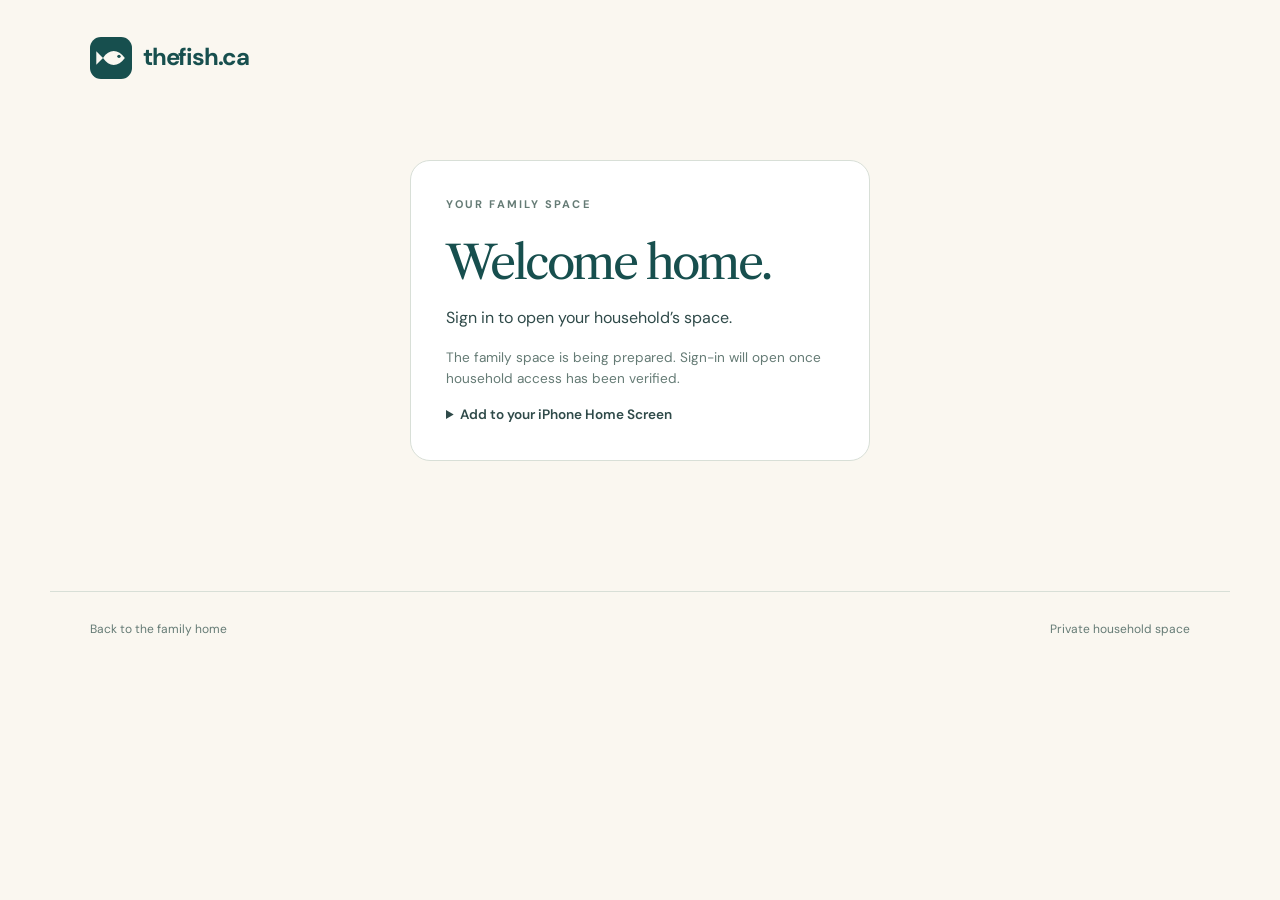
==== family.html @ 08233b22 "Publish public-safe Fisher family staging build" ====
<!doctype html><html lang="en-CA"><head><meta charset="utf-8"><meta name="viewport" content="width=device-width,initial-scale=1,viewport-fit=cover"><meta name="theme-color" content="#174f4e"><meta name="apple-mobile-web-app-capable" content="yes"><meta name="apple-mobile-web-app-title" content="The Fishers"><meta name="robots" content="noindex"><title>Family space · The Fishers</title><link rel="stylesheet" href="styles.css"><link rel="manifest" href="manifest.json"><link rel="apple-touch-icon" href="assets/icon-180.png"><link rel="icon" href="assets/fish.svg"></head><body class="app-body"><a class="skip" href="#main">Skip to content</a><header class="site-header wrap"><a class="brand" href="index.html"><img src="assets/fish.svg" width="42" height="42" alt=""><span>thefish.ca</span></a><span id="identity"></span></header><main id="main" class="app-wrap"><div id="notice" role="status" aria-live="polite"></div><section id="login" class="login-card"><p class="eyebrow">YOUR FAMILY SPACE</p><h1>Welcome home.</h1><p>Sign in to open your household’s space.</p><form id="login-form"><label>Email<input name="email" type="email" autocomplete="username" required></label><label>Password<input name="password" type="password" autocomplete="current-password" required minlength="6"></label><button class="button" type="submit">Sign in</button></form><p id="setup-message"></p><details><summary>Add to your iPhone Home Screen</summary><p>Open this page in Safari, tap Share, then Add to Home Screen. Open the new icon to sign in. Reminders are not active yet.</p></details></section><section id="bank" hidden><div class="app-heading"><div><p class="eyebrow">FAMILY TIME BANK</p><h1>A little effort.<br>Time to enjoy.</h1></div><button id="refresh" class="secondary">Refresh</button></div><label id="child-picker-label">Whose bank?<select id="child-picker"></select></label><div class="balance-card"><div><span class="eyebrow">MINUTES BANKED</span><strong id="balance">0</strong><span id="available"></span></div><p>Earn a little each day.<br>Save it for a parent-approved session.</p></div><section id="parent-assign" hidden class="panel"><h2>Assign a routine</h2><p>Choose the day’s actual school status and cutoff. Tuesday bins and Thursday laundry require an explicit assignment. Assignments cannot be changed after creation.</p><form id="assign-form" class="form-grid"><label>Toronto date<input type="date" name="day" required></label><label>Routine<select name="period"><option value="morning">Morning</option><option value="evening">Evening</option></select></label><label>Cutoff (Toronto time)<input type="time" name="clock" required></label><label class="check-label"><input type="checkbox" name="schoolDay">School day</label><label class="check-label"><input type="checkbox" name="bins">Assign bin return to this child</label><label class="check-label"><input type="checkbox" name="laundry">Assign laundry to this child</label><button class="button">Assign</button></form></section><section class="panel"><h2 id="routines-title">Today’s routines</h2><p class="muted">Check off the whole routine, then ask a parent. Each approved routine earns 10 minutes.</p><div id="routines"></div></section><section class="panel"><h2>Ask for screen time</h2><p>Sessions need a parent’s approval. Only minutes actually used are deducted.</p><form id="request-form" class="form-grid"><label>Minutes<input name="minutes" type="number" min="1" max="1440" step="1" required></label><label>Activity<select name="activity"><option value="other">Games or other screen time</option><option value="tv">Television</option></select></label><label class="check-label"><input name="audio" type="checkbox">French audio</label><label class="check-label"><input name="subtitles" type="checkbox">French subtitles</label><button class="button">Ask a parent</button></form><p class="hint">TV with both French audio and French subtitles uses no banked minutes.</p></section><section class="panel"><h2>Screen-time requests</h2><div id="sessions"></div></section><section class="panel"><h2>Your minute history</h2><div id="history"></div></section><details class="panel"><summary>Home Screen and reminders</summary><p>On iPhone: Safari → Share → Add to Home Screen.</p><p>Optional morning, evening, approval and screen-time reminders are planned. Notifications are currently off. Your bank works without them.</p></details></section></main><footer class="wrap"><a href="index.html">Back to the family home</a><span>Private household space</span></footer><script type="module" src="app.js"></script></body></html>
---- styles.css ----
@import url('https://fonts.googleapis.com/css2?family=DM+Sans:wght@400;500;600;700&family=Libre+Caslon+Text:ital,wght@0,400;0,700;1,400&display=swap');
:root{--ink:#174f4e;--text:#2f4a49;--paper:#faf7f0;--warm:#eee6d7;--mint:#e2eee5;--line:#d8dfd7;--muted:#657b75;--serif:'Libre Caslon Text',Georgia,serif;font-family:'DM Sans',system-ui,sans-serif;color:var(--text);background:var(--paper);font-size:16px;line-height:1.6}*{box-sizing:border-box}body{margin:0}a{color:inherit;text-decoration:none}a:hover{text-decoration:underline}button,input,select{font:inherit}button,a,input,select,summary{touch-action:manipulation}button{cursor:pointer}button:disabled{opacity:.55;cursor:wait}input,select{width:100%;padding:12px;border:1px solid #8ba59b;border-radius:9px;background:white;color:var(--ink)}input[type=checkbox]{width:21px;height:21px;accent-color:var(--ink);flex-shrink:0}label{display:block;font-weight:600;font-size:.9rem}label input,label select{margin-top:6px}h1,h2,h3{font-family:var(--serif);font-weight:400;color:var(--ink);line-height:1.15;margin:0}h1{font-size:clamp(3.7rem,7.7vw,6.8rem);letter-spacing:-.055em}h1 em{font-weight:400;color:#b06b43}h2{font-size:clamp(2rem,3.4vw,3rem);letter-spacing:-.025em}h3{font-size:1.75rem}.wrap{max-width:1180px;margin:auto;padding-left:40px;padding-right:40px}.site-header{height:115px;display:flex;align-items:center;justify-content:space-between;gap:20px}.brand{display:flex;align-items:center;gap:11px;color:var(--ink);font-size:1.5rem;font-weight:700;letter-spacing:-.05em}.brand-dot{font-weight:400}.site-header nav{display:flex;align-items:center;gap:34px;font-size:.9rem;font-weight:600}.button{display:inline-flex;align-items:center;justify-content:center;gap:24px;background:var(--ink);color:#fff;border:1px solid var(--ink);padding:14px 23px;border-radius:9px;font-weight:600;font-size:.95rem;min-height:48px}.button:hover{background:#236463;text-decoration:none}.button.small{padding:10px 18px}.secondary{background:transparent;color:var(--ink);border:1px solid #96aca0;border-radius:8px;padding:10px 16px;min-height:44px}.hero{padding-top:65px;padding-bottom:100px;display:grid;grid-template-columns:1.05fr 1fr;align-items:center;gap:45px}.eyebrow{font-size:.69rem;font-weight:700;letter-spacing:.19em;color:var(--muted);margin:0 0 22px}.intro{font-size:1.12rem;line-height:1.8;margin:30px 0}.text-link{display:inline-flex;gap:30px;border-bottom:1px solid #b9c8bd;padding-bottom:9px;font-weight:600;font-size:.9rem}.family-art{position:relative;background:#e2e9da;border-radius:180px 180px 14px 14px;aspect-ratio:1.08;display:flex;align-items:center;padding:20px;overflow:hidden}.family-art svg{z-index:1;position:relative;width:100%;margin-top:35px}.art-sun{position:absolute;left:12%;top:12%;width:110px;height:110px;border-radius:50%;background:#edc4a1}.art-note{position:absolute;bottom:18px;left:0;width:100%;text-align:center;font-size:.65rem;letter-spacing:.04em;color:#597b69}.branches{padding:70px 0 85px;background:var(--warm)}.section-title{display:grid;grid-template-columns:1.4fr 1fr;gap:0 80px;align-items:end}.section-title .eyebrow{grid-column:1/-1}.section-title p:last-child{margin:0;max-width:340px}.branch-grid{display:grid;grid-template-columns:repeat(3,1fr);gap:20px;margin-top:46px}.branch-grid article{border:1px solid #cfcfc2;border-radius:12px;padding:26px 25px 24px;background:#f9f6ef}.branch-number{font-size:.75rem;color:#8b9c89;display:block;margin-bottom:27px}.branch-grid p{font-size:.9rem;margin:20px 0 30px;max-width:230px}.branch-tag{font-size:.62rem;letter-spacing:.18em;display:inline-block;border-top:1px solid #d5dcd0;padding-top:16px;width:100%}.private-callout{display:flex;justify-content:space-between;align-items:center;gap:30px;padding-top:78px;padding-bottom:75px}.private-callout p{margin-bottom:0}.private-callout .eyebrow{margin-bottom:16px}.coming{border-top:1px solid var(--line);padding-top:35px;padding-bottom:50px;display:flex;align-items:center;gap:55px}.coming .eyebrow{margin:0;white-space:nowrap}.coming p:last-child{max-width:640px;font-size:.9rem;margin:0}footer{border-top:1px solid var(--line);padding-top:28px;padding-bottom:28px;display:flex;justify-content:space-between;align-items:center;gap:20px;font-size:.75rem;color:var(--muted)}footer .brand{font-size:1.05rem}.skip{position:absolute;left:10px;top:-80px;background:white;padding:12px;z-index:5}.skip:focus{top:10px}:focus-visible{outline:3px solid #ac6135;outline-offset:4px}[hidden]{display:none!important}.app-wrap{max-width:850px;margin:auto;padding:10px 24px 55px}.login-card{max-width:460px;margin:35px auto 75px;background:#fff;padding:35px;border:1px solid var(--line);border-radius:20px}.login-card h1{font-size:2.9rem}.login-card form{display:grid;gap:18px;margin:28px 0}.login-card details{font-size:.85rem}#notice:not(:empty){position:sticky;top:8px;z-index:5;padding:14px 18px;border:1px solid #bbcabd;background:#f3f7ef;border-radius:10px;margin-bottom:16px}#notice.error{background:#fff0e9;color:#823913;border-color:#d9ac8b}.app-heading{display:flex;align-items:center;justify-content:space-between;margin:15px 0 25px;gap:20px}.app-heading h1{font-size:2.6rem}.app-heading .eyebrow{margin-bottom:12px}.balance-card{display:flex;align-items:center;justify-content:space-between;background:var(--ink);color:white;padding:26px 30px;border-radius:18px;margin:20px 0 28px;gap:20px}.balance-card .eyebrow{color:#c4ded2;display:block;margin:0}.balance-card strong{display:block;font-size:4.5rem;line-height:1.2;letter-spacing:-.05em}.balance-card p{font-size:.9rem}.balance-card span:last-child{font-size:.85rem}.panel{background:white;border:1px solid var(--line);border-radius:14px;padding:25px;margin:20px 0}.panel h2{font-size:1.6rem}.panel h3{font-size:1.3rem}.panel p{font-size:.9rem}.muted,.hint{color:var(--muted);font-size:.85rem}.form-grid{display:grid;grid-template-columns:1fr 1fr;gap:17px;margin-top:20px}.check-label{display:flex;align-items:center;gap:9px;font-weight:400}.check-label input{margin:0}.routine,.session,.history-row{border-top:1px solid var(--line);padding:20px 0}.routine:last-child,.session:last-child{padding-bottom:0}.task{display:flex;align-items:center;gap:10px;padding:7px 0;font-weight:400}.task span{flex:1}.task button{font-size:.75rem;padding:5px 10px}.status{display:inline-block;background:var(--mint);color:var(--ink);font-size:.75rem;padding:4px 10px;border-radius:20px;margin:9px 0}.actions{display:flex;gap:10px;flex-wrap:wrap;margin-top:15px}.history-row{display:flex;justify-content:space-between;gap:15px;font-size:.85rem}.history-row strong{white-space:nowrap}.history-row small{display:block;color:var(--muted)}.inline-form{display:flex;align-items:end;gap:8px;flex-wrap:wrap;margin-top:12px}.inline-form label{flex:1;min-width:110px}.inline-form input{padding:9px}#identity{font-size:.8rem;display:flex;gap:12px;align-items:center}#identity button{padding:8px;font-size:.8rem}summary{cursor:pointer;font-weight:600}#setup-message{font-size:.85rem;color:var(--muted)}
@media(max-width:720px){.wrap{padding-left:24px;padding-right:24px}.site-header{height:90px}.site-header nav{gap:16px}.site-header nav>a:first-child{display:none}.brand{font-size:1.2rem}.hero{grid-template-columns:1fr;padding-top:40px;padding-bottom:55px;gap:40px}.hero h1{font-size:4.6rem}.family-art{max-width:420px;width:100%;margin:auto}.section-title{grid-template-columns:1fr;gap:22px}.section-title .eyebrow{margin-bottom:0}.branch-grid{grid-template-columns:1fr;gap:14px;margin-top:30px}.branch-grid article{padding:23px}.branch-number{margin-bottom:16px}.branch-grid p{max-width:none;margin:12px 0 20px}.branches{padding:45px 0}.private-callout{align-items:start;flex-direction:column;padding-top:45px;padding-bottom:45px}.coming{display:block}.coming .eyebrow{margin-bottom:14px}footer{flex-wrap:wrap}footer p{margin:0}.app-body .site-header{padding-left:20px;padding-right:20px}.app-wrap{padding:0 16px 40px}.login-card{padding:25px;margin-top:25px}.balance-card{padding:23px}.balance-card p{max-width:155px;font-size:.8rem}.panel{padding:20px}.form-grid{gap:14px}.app-heading h1{font-size:2.25rem}#identity{font-size:.7rem;gap:6px}.task button{max-width:92px}}@media(prefers-reduced-motion:reduce){*{scroll-behavior:auto!important}}
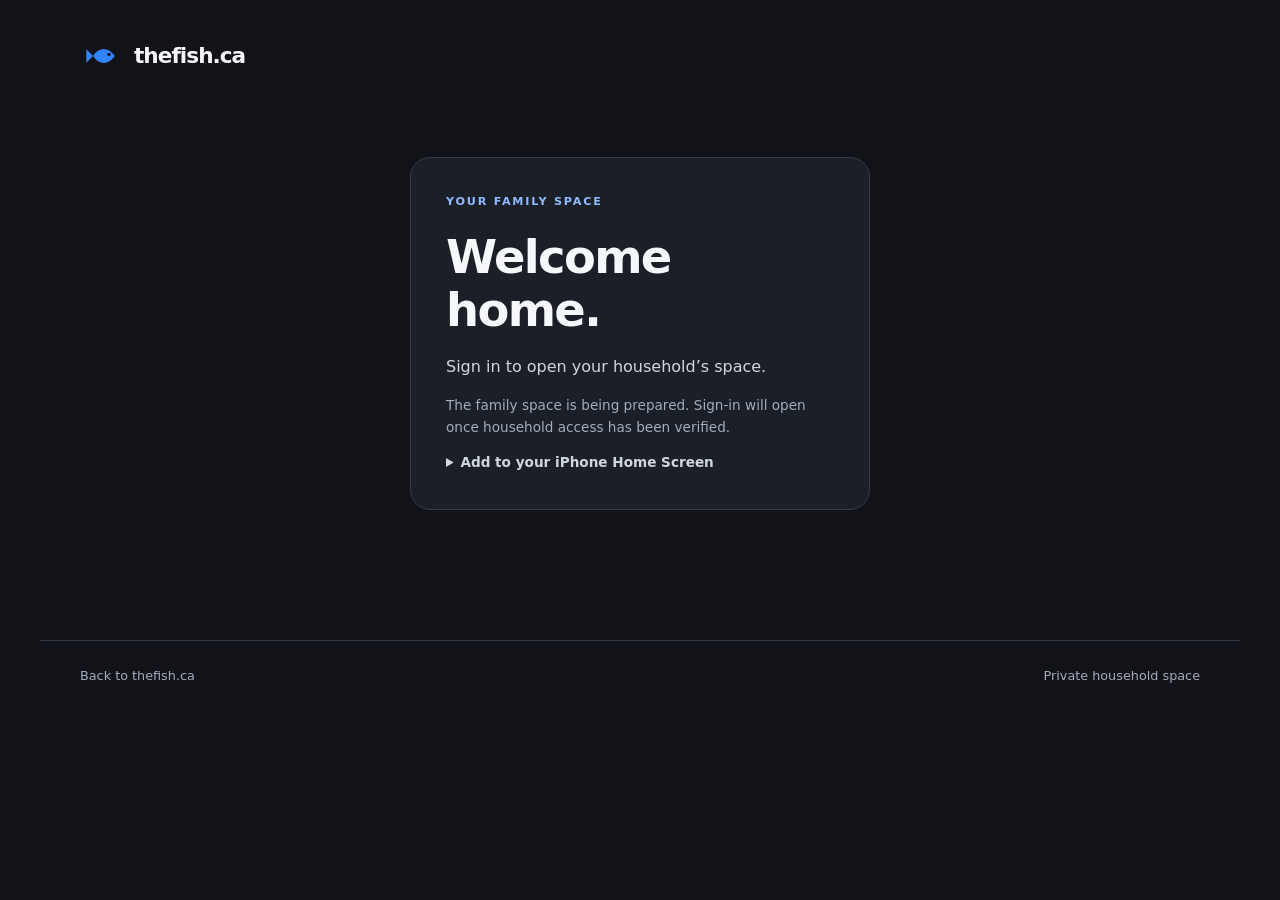
==== commit ae11c0c3: "Publish qualified Jfish homepage and charcoal/blue private-space design" ====
--- a/family.html
+++ b/family.html
@@ -1 +1,173 @@
-<!doctype html><html lang="en-CA"><head><meta charset="utf-8"><meta name="viewport" content="width=device-width,initial-scale=1,viewport-fit=cover"><meta name="theme-color" content="#174f4e"><meta name="apple-mobile-web-app-capable" content="yes"><meta name="apple-mobile-web-app-title" content="The Fishers"><meta name="robots" content="noindex"><title>Family space · The Fishers</title><link rel="stylesheet" href="styles.css"><link rel="manifest" href="manifest.json"><link rel="apple-touch-icon" href="assets/icon-180.png"><link rel="icon" href="assets/fish.svg"></head><body class="app-body"><a class="skip" href="#main">Skip to content</a><header class="site-header wrap"><a class="brand" href="index.html"><img src="assets/fish.svg" width="42" height="42" alt=""><span>thefish.ca</span></a><span id="identity"></span></header><main id="main" class="app-wrap"><div id="notice" role="status" aria-live="polite"></div><section id="login" class="login-card"><p class="eyebrow">YOUR FAMILY SPACE</p><h1>Welcome home.</h1><p>Sign in to open your household’s space.</p><form id="login-form"><label>Email<input name="email" type="email" autocomplete="username" required></label><label>Password<input name="password" type="password" autocomplete="current-password" required minlength="6"></label><button class="button" type="submit">Sign in</button></form><p id="setup-message"></p><details><summary>Add to your iPhone Home Screen</summary><p>Open this page in Safari, tap Share, then Add to Home Screen. Open the new icon to sign in. Reminders are not active yet.</p></details></section><section id="bank" hidden><div class="app-heading"><div><p class="eyebrow">FAMILY TIME BANK</p><h1>A little effort.<br>Time to enjoy.</h1></div><button id="refresh" class="secondary">Refresh</button></div><label id="child-picker-label">Whose bank?<select id="child-picker"></select></label><div class="balance-card"><div><span class="eyebrow">MINUTES BANKED</span><strong id="balance">0</strong><span id="available"></span></div><p>Earn a little each day.<br>Save it for a parent-approved session.</p></div><section id="parent-assign" hidden class="panel"><h2>Assign a routine</h2><p>Choose the day’s actual school status and cutoff. Tuesday bins and Thursday laundry require an explicit assignment. Assignments cannot be changed after creation.</p><form id="assign-form" class="form-grid"><label>Toronto date<input type="date" name="day" required></label><label>Routine<select name="period"><option value="morning">Morning</option><option value="evening">Evening</option></select></label><label>Cutoff (Toronto time)<input type="time" name="clock" required></label><label class="check-label"><input type="checkbox" name="schoolDay">School day</label><label class="check-label"><input type="checkbox" name="bins">Assign bin return to this child</label><label class="check-label"><input type="checkbox" name="laundry">Assign laundry to this child</label><button class="button">Assign</button></form></section><section class="panel"><h2 id="routines-title">Today’s routines</h2><p class="muted">Check off the whole routine, then ask a parent. Each approved routine earns 10 minutes.</p><div id="routines"></div></section><section class="panel"><h2>Ask for screen time</h2><p>Sessions need a parent’s approval. Only minutes actually used are deducted.</p><form id="request-form" class="form-grid"><label>Minutes<input name="minutes" type="number" min="1" max="1440" step="1" required></label><label>Activity<select name="activity"><option value="other">Games or other screen time</option><option value="tv">Television</option></select></label><label class="check-label"><input name="audio" type="checkbox">French audio</label><label class="check-label"><input name="subtitles" type="checkbox">French subtitles</label><button class="button">Ask a parent</button></form><p class="hint">TV with both French audio and French subtitles uses no banked minutes.</p></section><section class="panel"><h2>Screen-time requests</h2><div id="sessions"></div></section><section class="panel"><h2>Your minute history</h2><div id="history"></div></section><details class="panel"><summary>Home Screen and reminders</summary><p>On iPhone: Safari → Share → Add to Home Screen.</p><p>Optional morning, evening, approval and screen-time reminders are planned. Notifications are currently off. Your bank works without them.</p></details></section></main><footer class="wrap"><a href="index.html">Back to the family home</a><span>Private household space</span></footer><script type="module" src="app.js"></script></body></html>
+<!doctype html>
+<html lang="en-CA">
+  <head>
+    <meta charset="utf-8" />
+    <meta
+      name="viewport"
+      content="width=device-width,initial-scale=1,viewport-fit=cover"
+    />
+    <meta name="theme-color" content="#111318" />
+    <meta name="apple-mobile-web-app-capable" content="yes" />
+    <meta name="apple-mobile-web-app-title" content="thefish.ca" />
+    <meta name="robots" content="noindex" />
+    <title>Private space · thefish.ca</title>
+    <link rel="stylesheet" href="styles.css" />
+    <link rel="manifest" href="manifest.json" />
+    <link rel="apple-touch-icon" href="assets/icon-180.png" />
+    <link rel="icon" href="assets/fish.svg" />
+  </head>
+  <body class="app-body">
+    <a class="skip" href="#main">Skip to content</a>
+    <header class="site-header wrap">
+      <a class="brand" href="index.html"
+        ><img src="assets/fish.svg" width="42" height="42" alt="" /><span
+          >thefish.ca</span
+        ></a
+      ><span id="identity"></span>
+    </header>
+    <main id="main" class="app-wrap">
+      <div id="notice" role="status" aria-live="polite"></div>
+      <section id="login" class="login-card">
+        <p class="eyebrow">YOUR FAMILY SPACE</p>
+        <h1>Welcome home.</h1>
+        <p>Sign in to open your household’s space.</p>
+        <form id="login-form">
+          <label
+            >Email<input
+              name="email"
+              type="email"
+              autocomplete="username"
+              required /></label
+          ><label
+            >Password<input
+              name="password"
+              type="password"
+              autocomplete="current-password"
+              required
+              minlength="6" /></label
+          ><button class="button" type="submit">Sign in</button>
+        </form>
+        <p id="setup-message"></p>
+        <details>
+          <summary>Add to your iPhone Home Screen</summary>
+          <p>
+            Open this page in Safari, tap Share, then Add to Home Screen. Open
+            the new icon to sign in. Reminders are not active yet.
+          </p>
+        </details>
+      </section>
+      <section id="bank" hidden>
+        <div class="app-heading">
+          <div>
+            <p class="eyebrow">FAMILY TIME BANK</p>
+            <h1>A little effort.<br />Time to enjoy.</h1>
+          </div>
+          <button id="refresh" class="secondary">Refresh</button>
+        </div>
+        <label id="child-picker-label"
+          >Whose bank?<select id="child-picker"></select
+        ></label>
+        <div class="balance-card">
+          <div>
+            <span class="eyebrow">MINUTES BANKED</span
+            ><strong id="balance">0</strong><span id="available"></span>
+          </div>
+          <p>
+            Earn a little each day.<br />Save it for a parent-approved session.
+          </p>
+        </div>
+        <section id="parent-assign" hidden class="panel">
+          <h2>Assign a routine</h2>
+          <p>
+            Choose the day’s actual school status and cutoff. Tuesday bins and
+            Thursday laundry require an explicit assignment. Assignments cannot
+            be changed after creation.
+          </p>
+          <form id="assign-form" class="form-grid">
+            <label>Toronto date<input type="date" name="day" required /></label
+            ><label
+              >Routine<select name="period">
+                <option value="morning">Morning</option>
+                <option value="evening">Evening</option>
+              </select></label
+            ><label
+              >Cutoff (Toronto time)<input
+                type="time"
+                name="clock"
+                required /></label
+            ><label class="check-label"
+              ><input type="checkbox" name="schoolDay" />School day</label
+            ><label class="check-label"
+              ><input type="checkbox" name="bins" />Assign bin return to this
+              child</label
+            ><label class="check-label"
+              ><input type="checkbox" name="laundry" />Assign laundry to this
+              child</label
+            ><button class="button">Assign</button>
+          </form>
+        </section>
+        <section class="panel">
+          <h2 id="routines-title">Today’s routines</h2>
+          <p class="muted">
+            Check off the whole routine, then ask a parent. Each approved
+            routine earns 10 minutes.
+          </p>
+          <div id="routines"></div>
+        </section>
+        <section class="panel">
+          <h2>Ask for screen time</h2>
+          <p>
+            Sessions need a parent’s approval. Only minutes actually used are
+            deducted.
+          </p>
+          <form id="request-form" class="form-grid">
+            <label
+              >Minutes<input
+                name="minutes"
+                type="number"
+                min="1"
+                max="1440"
+                step="1"
+                required /></label
+            ><label
+              >Activity<select name="activity">
+                <option value="other">Games or other screen time</option>
+                <option value="tv">Television</option>
+              </select></label
+            ><label class="check-label"
+              ><input name="audio" type="checkbox" />French audio</label
+            ><label class="check-label"
+              ><input name="subtitles" type="checkbox" />French subtitles</label
+            ><button class="button">Ask a parent</button>
+          </form>
+          <p class="hint">
+            TV with both French audio and French subtitles uses no banked
+            minutes.
+          </p>
+        </section>
+        <section class="panel">
+          <h2>Screen-time requests</h2>
+          <div id="sessions"></div>
+        </section>
+        <section class="panel">
+          <h2>Your minute history</h2>
+          <div id="history"></div>
+        </section>
+        <details class="panel">
+          <summary>Home Screen and reminders</summary>
+          <p>On iPhone: Safari → Share → Add to Home Screen.</p>
+          <p>
+            Optional morning, evening, approval and screen-time reminders are
+            planned. Notifications are currently off. Your bank works without
+            them.
+          </p>
+        </details>
+      </section>
+    </main>
+    <footer class="wrap">
+      <a href="index.html">Back to thefish.ca</a
+      ><span>Private household space</span>
+    </footer>
+    <script type="module" src="app.js"></script>
+  </body>
+</html>
--- a/styles.css
+++ b/styles.css
@@ -1,3 +1,554 @@
-@import url('https://fonts.googleapis.com/css2?family=DM+Sans:wght@400;500;600;700&family=Libre+Caslon+Text:ital,wght@0,400;0,700;1,400&display=swap');
-:root{--ink:#174f4e;--text:#2f4a49;--paper:#faf7f0;--warm:#eee6d7;--mint:#e2eee5;--line:#d8dfd7;--muted:#657b75;--serif:'Libre Caslon Text',Georgia,serif;font-family:'DM Sans',system-ui,sans-serif;color:var(--text);background:var(--paper);font-size:16px;line-height:1.6}*{box-sizing:border-box}body{margin:0}a{color:inherit;text-decoration:none}a:hover{text-decoration:underline}button,input,select{font:inherit}button,a,input,select,summary{touch-action:manipulation}button{cursor:pointer}button:disabled{opacity:.55;cursor:wait}input,select{width:100%;padding:12px;border:1px solid #8ba59b;border-radius:9px;background:white;color:var(--ink)}input[type=checkbox]{width:21px;height:21px;accent-color:var(--ink);flex-shrink:0}label{display:block;font-weight:600;font-size:.9rem}label input,label select{margin-top:6px}h1,h2,h3{font-family:var(--serif);font-weight:400;color:var(--ink);line-height:1.15;margin:0}h1{font-size:clamp(3.7rem,7.7vw,6.8rem);letter-spacing:-.055em}h1 em{font-weight:400;color:#b06b43}h2{font-size:clamp(2rem,3.4vw,3rem);letter-spacing:-.025em}h3{font-size:1.75rem}.wrap{max-width:1180px;margin:auto;padding-left:40px;padding-right:40px}.site-header{height:115px;display:flex;align-items:center;justify-content:space-between;gap:20px}.brand{display:flex;align-items:center;gap:11px;color:var(--ink);font-size:1.5rem;font-weight:700;letter-spacing:-.05em}.brand-dot{font-weight:400}.site-header nav{display:flex;align-items:center;gap:34px;font-size:.9rem;font-weight:600}.button{display:inline-flex;align-items:center;justify-content:center;gap:24px;background:var(--ink);color:#fff;border:1px solid var(--ink);padding:14px 23px;border-radius:9px;font-weight:600;font-size:.95rem;min-height:48px}.button:hover{background:#236463;text-decoration:none}.button.small{padding:10px 18px}.secondary{background:transparent;color:var(--ink);border:1px solid #96aca0;border-radius:8px;padding:10px 16px;min-height:44px}.hero{padding-top:65px;padding-bottom:100px;display:grid;grid-template-columns:1.05fr 1fr;align-items:center;gap:45px}.eyebrow{font-size:.69rem;font-weight:700;letter-spacing:.19em;color:var(--muted);margin:0 0 22px}.intro{font-size:1.12rem;line-height:1.8;margin:30px 0}.text-link{display:inline-flex;gap:30px;border-bottom:1px solid #b9c8bd;padding-bottom:9px;font-weight:600;font-size:.9rem}.family-art{position:relative;background:#e2e9da;border-radius:180px 180px 14px 14px;aspect-ratio:1.08;display:flex;align-items:center;padding:20px;overflow:hidden}.family-art svg{z-index:1;position:relative;width:100%;margin-top:35px}.art-sun{position:absolute;left:12%;top:12%;width:110px;height:110px;border-radius:50%;background:#edc4a1}.art-note{position:absolute;bottom:18px;left:0;width:100%;text-align:center;font-size:.65rem;letter-spacing:.04em;color:#597b69}.branches{padding:70px 0 85px;background:var(--warm)}.section-title{display:grid;grid-template-columns:1.4fr 1fr;gap:0 80px;align-items:end}.section-title .eyebrow{grid-column:1/-1}.section-title p:last-child{margin:0;max-width:340px}.branch-grid{display:grid;grid-template-columns:repeat(3,1fr);gap:20px;margin-top:46px}.branch-grid article{border:1px solid #cfcfc2;border-radius:12px;padding:26px 25px 24px;background:#f9f6ef}.branch-number{font-size:.75rem;color:#8b9c89;display:block;margin-bottom:27px}.branch-grid p{font-size:.9rem;margin:20px 0 30px;max-width:230px}.branch-tag{font-size:.62rem;letter-spacing:.18em;display:inline-block;border-top:1px solid #d5dcd0;padding-top:16px;width:100%}.private-callout{display:flex;justify-content:space-between;align-items:center;gap:30px;padding-top:78px;padding-bottom:75px}.private-callout p{margin-bottom:0}.private-callout .eyebrow{margin-bottom:16px}.coming{border-top:1px solid var(--line);padding-top:35px;padding-bottom:50px;display:flex;align-items:center;gap:55px}.coming .eyebrow{margin:0;white-space:nowrap}.coming p:last-child{max-width:640px;font-size:.9rem;margin:0}footer{border-top:1px solid var(--line);padding-top:28px;padding-bottom:28px;display:flex;justify-content:space-between;align-items:center;gap:20px;font-size:.75rem;color:var(--muted)}footer .brand{font-size:1.05rem}.skip{position:absolute;left:10px;top:-80px;background:white;padding:12px;z-index:5}.skip:focus{top:10px}:focus-visible{outline:3px solid #ac6135;outline-offset:4px}[hidden]{display:none!important}.app-wrap{max-width:850px;margin:auto;padding:10px 24px 55px}.login-card{max-width:460px;margin:35px auto 75px;background:#fff;padding:35px;border:1px solid var(--line);border-radius:20px}.login-card h1{font-size:2.9rem}.login-card form{display:grid;gap:18px;margin:28px 0}.login-card details{font-size:.85rem}#notice:not(:empty){position:sticky;top:8px;z-index:5;padding:14px 18px;border:1px solid #bbcabd;background:#f3f7ef;border-radius:10px;margin-bottom:16px}#notice.error{background:#fff0e9;color:#823913;border-color:#d9ac8b}.app-heading{display:flex;align-items:center;justify-content:space-between;margin:15px 0 25px;gap:20px}.app-heading h1{font-size:2.6rem}.app-heading .eyebrow{margin-bottom:12px}.balance-card{display:flex;align-items:center;justify-content:space-between;background:var(--ink);color:white;padding:26px 30px;border-radius:18px;margin:20px 0 28px;gap:20px}.balance-card .eyebrow{color:#c4ded2;display:block;margin:0}.balance-card strong{display:block;font-size:4.5rem;line-height:1.2;letter-spacing:-.05em}.balance-card p{font-size:.9rem}.balance-card span:last-child{font-size:.85rem}.panel{background:white;border:1px solid var(--line);border-radius:14px;padding:25px;margin:20px 0}.panel h2{font-size:1.6rem}.panel h3{font-size:1.3rem}.panel p{font-size:.9rem}.muted,.hint{color:var(--muted);font-size:.85rem}.form-grid{display:grid;grid-template-columns:1fr 1fr;gap:17px;margin-top:20px}.check-label{display:flex;align-items:center;gap:9px;font-weight:400}.check-label input{margin:0}.routine,.session,.history-row{border-top:1px solid var(--line);padding:20px 0}.routine:last-child,.session:last-child{padding-bottom:0}.task{display:flex;align-items:center;gap:10px;padding:7px 0;font-weight:400}.task span{flex:1}.task button{font-size:.75rem;padding:5px 10px}.status{display:inline-block;background:var(--mint);color:var(--ink);font-size:.75rem;padding:4px 10px;border-radius:20px;margin:9px 0}.actions{display:flex;gap:10px;flex-wrap:wrap;margin-top:15px}.history-row{display:flex;justify-content:space-between;gap:15px;font-size:.85rem}.history-row strong{white-space:nowrap}.history-row small{display:block;color:var(--muted)}.inline-form{display:flex;align-items:end;gap:8px;flex-wrap:wrap;margin-top:12px}.inline-form label{flex:1;min-width:110px}.inline-form input{padding:9px}#identity{font-size:.8rem;display:flex;gap:12px;align-items:center}#identity button{padding:8px;font-size:.8rem}summary{cursor:pointer;font-weight:600}#setup-message{font-size:.85rem;color:var(--muted)}
-@media(max-width:720px){.wrap{padding-left:24px;padding-right:24px}.site-header{height:90px}.site-header nav{gap:16px}.site-header nav>a:first-child{display:none}.brand{font-size:1.2rem}.hero{grid-template-columns:1fr;padding-top:40px;padding-bottom:55px;gap:40px}.hero h1{font-size:4.6rem}.family-art{max-width:420px;width:100%;margin:auto}.section-title{grid-template-columns:1fr;gap:22px}.section-title .eyebrow{margin-bottom:0}.branch-grid{grid-template-columns:1fr;gap:14px;margin-top:30px}.branch-grid article{padding:23px}.branch-number{margin-bottom:16px}.branch-grid p{max-width:none;margin:12px 0 20px}.branches{padding:45px 0}.private-callout{align-items:start;flex-direction:column;padding-top:45px;padding-bottom:45px}.coming{display:block}.coming .eyebrow{margin-bottom:14px}footer{flex-wrap:wrap}footer p{margin:0}.app-body .site-header{padding-left:20px;padding-right:20px}.app-wrap{padding:0 16px 40px}.login-card{padding:25px;margin-top:25px}.balance-card{padding:23px}.balance-card p{max-width:155px;font-size:.8rem}.panel{padding:20px}.form-grid{gap:14px}.app-heading h1{font-size:2.25rem}#identity{font-size:.7rem;gap:6px}.task button{max-width:92px}}@media(prefers-reduced-motion:reduce){*{scroll-behavior:auto!important}}
+:root {
+  --ink: #f5f7fb;
+  --text: #d0d6e0;
+  --paper: #111318;
+  --surface: #1b1f27;
+  --mint: #17345a;
+  --line: #343b48;
+  --muted: #a2adbe;
+  --accent: #3184ff;
+  --serif: system-ui, -apple-system, BlinkMacSystemFont, "Segoe UI", sans-serif;
+  color-scheme: dark;
+  font-family: var(--serif);
+  color: var(--text);
+  background: var(--paper);
+  font-size: 16px;
+  line-height: 1.6;
+}
+* {
+  box-sizing: border-box;
+}
+body {
+  margin: 0;
+}
+a {
+  color: inherit;
+  text-decoration: none;
+}
+a:hover {
+  text-decoration: underline;
+}
+button,
+input,
+select {
+  font: inherit;
+}
+button,
+a,
+input,
+select,
+summary {
+  touch-action: manipulation;
+}
+button {
+  cursor: pointer;
+}
+button:disabled {
+  opacity: 0.55;
+  cursor: wait;
+}
+input,
+select {
+  width: 100%;
+  padding: 12px;
+  border: 1px solid #65748b;
+  border-radius: 7px;
+  background: #111720;
+  color: var(--ink);
+}
+input[type="checkbox"] {
+  width: 21px;
+  height: 21px;
+  accent-color: var(--accent);
+  flex-shrink: 0;
+}
+label {
+  display: block;
+  font-weight: 600;
+  font-size: 0.9rem;
+}
+label input,
+label select {
+  margin-top: 6px;
+}
+h1,
+h2,
+h3 {
+  font-family: var(--serif);
+  font-weight: 700;
+  color: var(--ink);
+  line-height: 1.15;
+  margin: 0;
+  letter-spacing: -0.035em;
+}
+h2 {
+  font-size: clamp(1.7rem, 3vw, 2.6rem);
+}
+h3 {
+  font-size: 1.5rem;
+}
+.wrap {
+  max-width: 1200px;
+  margin: auto;
+  padding-left: 40px;
+  padding-right: 40px;
+}
+.site-header {
+  height: 112px;
+  display: flex;
+  align-items: center;
+  justify-content: space-between;
+  gap: 20px;
+}
+.brand {
+  display: flex;
+  align-items: center;
+  gap: 12px;
+  color: var(--ink);
+  font-size: 1.35rem;
+  font-weight: 750;
+  letter-spacing: -0.045em;
+}
+.brand-dot {
+  color: var(--muted);
+  font-weight: 450;
+}
+.site-header nav {
+  display: flex;
+  align-items: center;
+  gap: 20px;
+}
+.button {
+  display: inline-flex;
+  align-items: center;
+  justify-content: center;
+  gap: 26px;
+  background: var(--accent);
+  color: #081322;
+  border: 1px solid var(--accent);
+  padding: 14px 23px;
+  border-radius: 6px;
+  font-weight: 750;
+  font-size: 0.95rem;
+  min-height: 48px;
+}
+.button:hover {
+  background: #69a5ff;
+  border-color: #69a5ff;
+  text-decoration: none;
+}
+.button.small {
+  padding: 10px 18px;
+}
+.secondary {
+  background: transparent;
+  color: var(--ink);
+  border: 1px solid #65748b;
+  border-radius: 6px;
+  padding: 10px 16px;
+  min-height: 44px;
+}
+.eyebrow {
+  font-size: 0.7rem;
+  font-weight: 700;
+  letter-spacing: 0.16em;
+  color: #91baff;
+  margin: 0 0 20px;
+}
+.personal-hero {
+  display: grid;
+  grid-template-columns: 1.15fr 1fr;
+  align-items: center;
+  gap: 35px;
+  min-height: 590px;
+  padding: 55px 0 85px;
+}
+.personal-hero h1 {
+  font-size: clamp(5.8rem, 12vw, 10rem);
+  font-weight: 850;
+  letter-spacing: -0.075em;
+  line-height: 0.95;
+}
+.blue-dot {
+  color: var(--accent);
+}
+.hero-line {
+  font-size: clamp(1.9rem, 3vw, 2.6rem);
+  font-weight: 650;
+  letter-spacing: -0.035em;
+  color: var(--ink);
+  margin: 30px 0 15px;
+}
+.intro {
+  font-size: 1.12rem;
+  line-height: 1.7;
+  margin: 0 0 30px;
+  color: var(--muted);
+}
+.text-link {
+  display: inline-flex;
+  align-items: center;
+  gap: 36px;
+  padding: 10px 0;
+  color: #91baff;
+  border-bottom: 1px solid #466b9f;
+  font-weight: 650;
+}
+.fish-mark {
+  color: #343c4b;
+  position: relative;
+}
+.fish-mark svg {
+  width: 100%;
+  display: block;
+}
+.mark-label {
+  display: block;
+  text-align: center;
+  font-size: 0.6rem;
+  letter-spacing: 0.18em;
+  color: var(--muted);
+  margin-top: 10px;
+}
+.private-entry {
+  border-top: 1px solid var(--line);
+  padding: 42px 0 48px;
+  display: flex;
+  align-items: center;
+  justify-content: space-between;
+  gap: 32px;
+}
+.private-entry .eyebrow {
+  margin-bottom: 12px;
+}
+.private-entry p:last-child {
+  color: var(--muted);
+  margin: 14px 0 0;
+}
+footer {
+  border-top: 1px solid var(--line);
+  padding-top: 25px;
+  padding-bottom: 25px;
+  display: flex;
+  justify-content: space-between;
+  align-items: center;
+  gap: 20px;
+  font-size: 0.8rem;
+  color: var(--muted);
+}
+footer .brand {
+  font-size: 1rem;
+}
+.skip {
+  position: absolute;
+  left: 10px;
+  top: -80px;
+  background: var(--surface);
+  color: var(--ink);
+  padding: 12px;
+  z-index: 5;
+}
+.skip:focus {
+  top: 10px;
+}
+:focus-visible {
+  outline: 3px solid #91baff;
+  outline-offset: 4px;
+}
+[hidden] {
+  display: none !important;
+}
+.app-wrap {
+  max-width: 850px;
+  margin: auto;
+  padding: 10px 24px 55px;
+}
+.login-card {
+  max-width: 460px;
+  margin: 35px auto 75px;
+  background: var(--surface);
+  padding: 35px;
+  border: 1px solid var(--line);
+  border-radius: 20px;
+}
+.login-card h1 {
+  font-size: 2.9rem;
+}
+.login-card form {
+  display: grid;
+  gap: 18px;
+  margin: 28px 0;
+}
+.login-card details {
+  font-size: 0.85rem;
+}
+#notice:not(:empty) {
+  position: sticky;
+  top: 8px;
+  z-index: 5;
+  padding: 14px 18px;
+  border: 1px solid #bbcabd;
+  background: #17304b;
+  border-radius: 10px;
+  margin-bottom: 16px;
+}
+#notice.error {
+  background: #3a2021;
+  color: #ffd5c8;
+  border-color: #925344;
+}
+.app-heading {
+  display: flex;
+  align-items: center;
+  justify-content: space-between;
+  margin: 15px 0 25px;
+  gap: 20px;
+}
+.app-heading h1 {
+  font-size: 2.6rem;
+}
+.app-heading .eyebrow {
+  margin-bottom: 12px;
+}
+.balance-card {
+  display: flex;
+  align-items: center;
+  justify-content: space-between;
+  background: #16315b;
+  color: white;
+  padding: 26px 30px;
+  border-radius: 18px;
+  margin: 20px 0 28px;
+  gap: 20px;
+}
+.balance-card .eyebrow {
+  color: #c4ded2;
+  display: block;
+  margin: 0;
+}
+.balance-card strong {
+  display: block;
+  font-size: 4.5rem;
+  line-height: 1.2;
+  letter-spacing: -0.05em;
+}
+.balance-card p {
+  font-size: 0.9rem;
+}
+.balance-card span:last-child {
+  font-size: 0.85rem;
+}
+.panel {
+  background: var(--surface);
+  border: 1px solid var(--line);
+  border-radius: 14px;
+  padding: 25px;
+  margin: 20px 0;
+}
+.panel h2 {
+  font-size: 1.6rem;
+}
+.panel h3 {
+  font-size: 1.3rem;
+}
+.panel p {
+  font-size: 0.9rem;
+}
+.muted,
+.hint {
+  color: var(--muted);
+  font-size: 0.85rem;
+}
+.form-grid {
+  display: grid;
+  grid-template-columns: 1fr 1fr;
+  gap: 17px;
+  margin-top: 20px;
+}
+.check-label {
+  display: flex;
+  align-items: center;
+  gap: 9px;
+  font-weight: 400;
+}
+.check-label input {
+  margin: 0;
+}
+.routine,
+.session,
+.history-row {
+  border-top: 1px solid var(--line);
+  padding: 20px 0;
+}
+.routine:last-child,
+.session:last-child {
+  padding-bottom: 0;
+}
+.task {
+  display: flex;
+  align-items: center;
+  gap: 10px;
+  padding: 7px 0;
+  font-weight: 400;
+}
+.task span {
+  flex: 1;
+}
+.task button {
+  font-size: 0.75rem;
+  padding: 5px 10px;
+}
+.status {
+  display: inline-block;
+  background: var(--mint);
+  color: var(--ink);
+  font-size: 0.75rem;
+  padding: 4px 10px;
+  border-radius: 20px;
+  margin: 9px 0;
+}
+.actions {
+  display: flex;
+  gap: 10px;
+  flex-wrap: wrap;
+  margin-top: 15px;
+}
+.history-row {
+  display: flex;
+  justify-content: space-between;
+  gap: 15px;
+  font-size: 0.85rem;
+}
+.history-row strong {
+  white-space: nowrap;
+}
+.history-row small {
+  display: block;
+  color: var(--muted);
+}
+.inline-form {
+  display: flex;
+  align-items: end;
+  gap: 8px;
+  flex-wrap: wrap;
+  margin-top: 12px;
+}
+.inline-form label {
+  flex: 1;
+  min-width: 110px;
+}
+.inline-form input {
+  padding: 9px;
+}
+#identity {
+  font-size: 0.8rem;
+  display: flex;
+  gap: 12px;
+  align-items: center;
+}
+#identity button {
+  padding: 8px;
+  font-size: 0.8rem;
+}
+summary {
+  cursor: pointer;
+  font-weight: 600;
+}
+#setup-message {
+  font-size: 0.85rem;
+  color: var(--muted);
+}
+
+@media (max-width: 720px) {
+  .wrap {
+    padding-left: 24px;
+    padding-right: 24px;
+  }
+  .site-header {
+    height: 88px;
+  }
+  .brand {
+    font-size: 1.15rem;
+    gap: 8px;
+  }
+  .brand img {
+    width: 34px;
+    height: 34px;
+  }
+  .button.small {
+    padding: 10px 13px;
+    gap: 13px;
+  }
+  .personal-hero {
+    grid-template-columns: 1fr;
+    min-height: auto;
+    padding: 45px 0;
+    gap: 30px;
+  }
+  .personal-hero h1 {
+    font-size: clamp(5.8rem, 23vw, 8rem);
+  }
+  .hero-line {
+    margin-top: 24px;
+  }
+  .fish-mark {
+    width: min(100%, 330px);
+    margin: auto;
+  }
+  .private-entry {
+    align-items: start;
+    flex-direction: column;
+    padding: 32px 0 40px;
+    gap: 25px;
+  }
+  .app-body .site-header {
+    padding-left: 20px;
+    padding-right: 20px;
+  }
+  .app-wrap {
+    padding: 0 16px 40px;
+  }
+  .login-card {
+    padding: 25px;
+    margin-top: 25px;
+  }
+  .balance-card {
+    padding: 23px;
+  }
+  .balance-card p {
+    max-width: 155px;
+    font-size: 0.8rem;
+  }
+  .panel {
+    padding: 20px;
+  }
+  .form-grid {
+    gap: 14px;
+  }
+  .app-heading h1 {
+    font-size: 2.25rem;
+  }
+  #identity {
+    font-size: 0.7rem;
+    gap: 6px;
+  }
+  .task button {
+    max-width: 92px;
+  }
+}
+@media (max-width: 360px) {
+  .brand {
+    font-size: 1rem;
+  }
+  .site-header {
+    gap: 10px;
+  }
+  .desktop-break {
+    display: none;
+  }
+}
+@media (prefers-reduced-motion: reduce) {
+  * {
+    scroll-behavior: auto !important;
+  }
+}
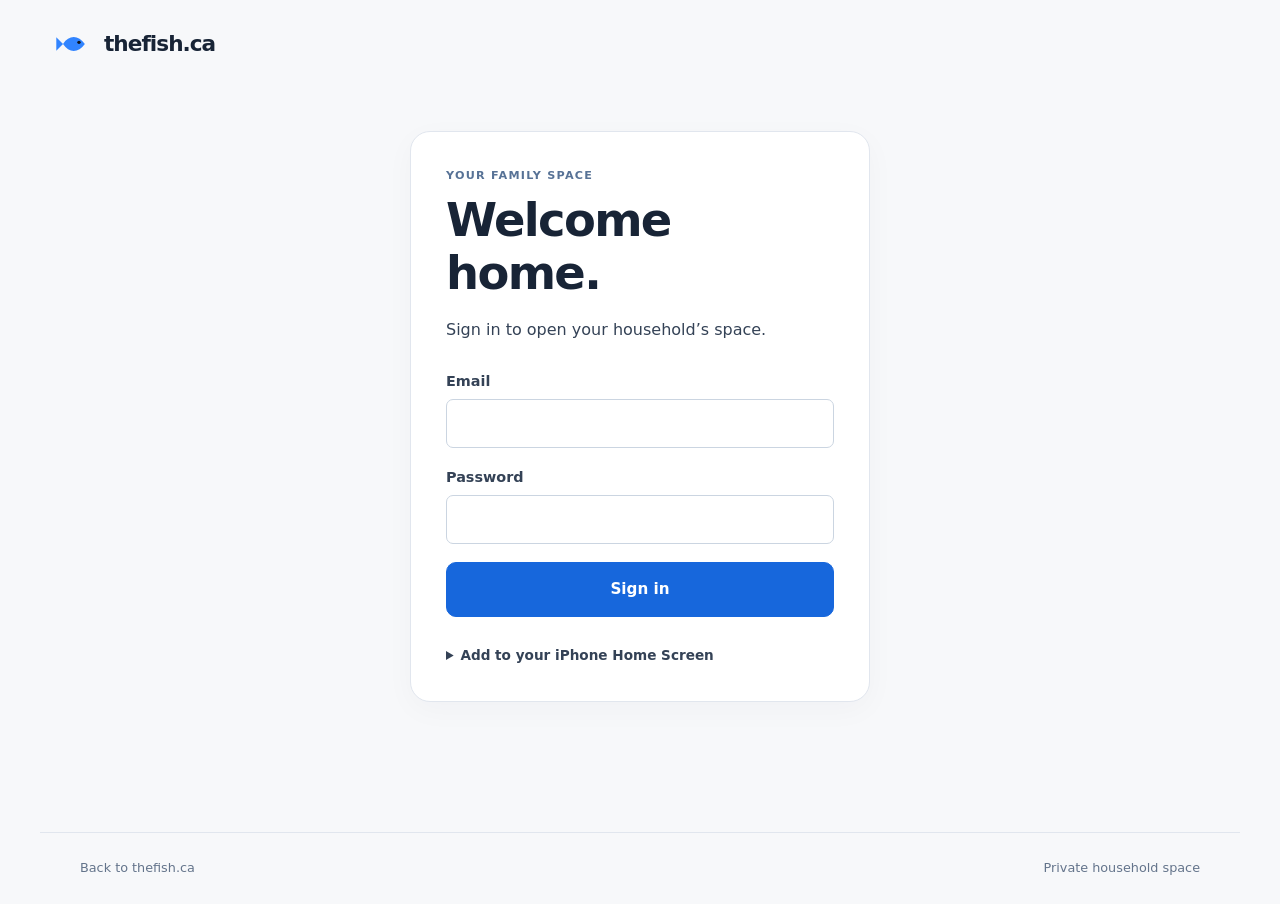
==== commit 827378b2: "Publish verified light parent dashboard; retain enabled sign-in" ====
--- a/family.html
+++ b/family.html
@@ -6,12 +6,12 @@
       name="viewport"
       content="width=device-width,initial-scale=1,viewport-fit=cover"
     />
-    <meta name="theme-color" content="#111318" />
+    <meta name="theme-color" content="#f7f8fa" />
     <meta name="apple-mobile-web-app-capable" content="yes" />
     <meta name="apple-mobile-web-app-title" content="thefish.ca" />
     <meta name="robots" content="noindex" />
     <title>Private space · thefish.ca</title>
-    <link rel="stylesheet" href="styles.css" />
+    <link rel="stylesheet" href="styles.css?v=dashboard-20261011" />
     <link rel="manifest" href="manifest.json" />
     <link rel="apple-touch-icon" href="assets/icon-180.png" />
     <link rel="icon" href="assets/fish.svg" />
@@ -20,7 +20,7 @@
     <a class="skip" href="#main">Skip to content</a>
     <header class="site-header wrap">
       <a class="brand" href="index.html"
-        ><img src="assets/fish.svg" width="42" height="42" alt="" /><span
+        ><img src="assets/fish-light.svg" width="42" height="42" alt="" /><span
           >thefish.ca</span
         ></a
       ><span id="identity"></span>
@@ -60,10 +60,12 @@
         <div class="app-heading">
           <div>
             <p class="eyebrow">FAMILY TIME BANK</p>
-            <h1>A little effort.<br />Time to enjoy.</h1>
+            <h1 id="bank-title">Your time bank</h1>
           </div>
           <button id="refresh" class="secondary">Refresh</button>
         </div>
+        <div id="parent-dashboard" hidden></div>
+        <div id="child-view">
         <label id="child-picker-label"
           >Whose bank?<select id="child-picker"></select
         ></label>
@@ -76,36 +78,6 @@
             Earn a little each day.<br />Save it for a parent-approved session.
           </p>
         </div>
-        <section id="parent-assign" hidden class="panel">
-          <h2>Assign a routine</h2>
-          <p>
-            Choose the day’s actual school status and cutoff. Tuesday bins and
-            Thursday laundry require an explicit assignment. Assignments cannot
-            be changed after creation.
-          </p>
-          <form id="assign-form" class="form-grid">
-            <label>Toronto date<input type="date" name="day" required /></label
-            ><label
-              >Routine<select name="period">
-                <option value="morning">Morning</option>
-                <option value="evening">Evening</option>
-              </select></label
-            ><label
-              >Cutoff (Toronto time)<input
-                type="time"
-                name="clock"
-                required /></label
-            ><label class="check-label"
-              ><input type="checkbox" name="schoolDay" />School day</label
-            ><label class="check-label"
-              ><input type="checkbox" name="bins" />Assign bin return to this
-              child</label
-            ><label class="check-label"
-              ><input type="checkbox" name="laundry" />Assign laundry to this
-              child</label
-            ><button class="button">Assign</button>
-          </form>
-        </section>
         <section class="panel">
           <h2 id="routines-title">Today’s routines</h2>
           <p class="muted">
@@ -162,12 +134,13 @@
             them.
           </p>
         </details>
+        </div>
       </section>
     </main>
     <footer class="wrap">
       <a href="index.html">Back to thefish.ca</a
       ><span>Private household space</span>
     </footer>
-    <script type="module" src="app.js"></script>
+    <script type="module" src="app.js?v=dashboard-20261011"></script>
   </body>
 </html>
--- a/styles.css
+++ b/styles.css
@@ -552,3 +552,134 @@
     scroll-behavior: auto !important;
   }
 }
+
+.minimal-home {
+  min-height: 100vh;
+  min-height: 100svh;
+  display: grid;
+  place-items: center;
+  padding: 24px;
+}
+.minimal-home main {
+  text-align: center;
+}
+.minimal-home h1 {
+  display: flex;
+  align-items: center;
+  justify-content: center;
+  gap: 14px;
+  font-size: clamp(2rem, 8vw, 2.75rem);
+  font-weight: 750;
+  letter-spacing: -0.05em;
+}
+.minimal-home h1 img {
+  flex-shrink: 0;
+}
+.minimal-home main > a {
+  display: inline-flex;
+  align-items: center;
+  justify-content: center;
+  min-height: 44px;
+  padding: 8px 18px;
+  margin-top: 24px;
+  color: #91baff;
+  font-size: 0.9rem;
+}
+
+/* Public landing page: white background, blue mark and dark lettering. */
+.minimal-home { background: #fff; color: #18202d; color-scheme: light; }
+.minimal-home h1 { color: #18202d; }
+.minimal-home main > a { color: #1460c9; }
+.minimal-home :focus-visible { outline-color: #1460c9; }
+
+/* Light, touch-friendly private dashboard. */
+.app-body {
+  --ink: #182436; --text: #344256; --paper: #f7f8fa;
+  --surface: #fff; --mint: #edf3fc; --line: #e1e6ee;
+  --muted: #64748b; --accent: #1767dc;
+  color-scheme: light; background: var(--paper); color: var(--text);
+}
+.app-body .app-wrap { max-width: 1260px; padding-top: 8px; }
+.app-body .site-header { height: 88px; max-width: 1260px; }
+.app-body .app-heading { margin: 8px 0 24px; }
+.app-body .app-heading h1 { font-size: clamp(1.9rem, 4vw, 2.65rem); }
+.app-body input, .app-body select { background: #fff; border-color: #cbd5e1; color: var(--ink); min-height: 44px; }
+.app-body input[type=checkbox] { min-height: 0; width: 22px; height: 22px; margin: 0; }
+.app-body .button { color: #fff; gap: 10px; border-radius: 10px; }
+.app-body .button:hover { background: #1155ba; border-color: #1155ba; }
+.app-body .secondary { border-color: #cbd5e1; border-radius: 10px; background: #fff; }
+.app-body button:disabled { cursor: default; }
+.app-body .eyebrow { color: #577296; margin-bottom: 9px; letter-spacing: .11em; }
+.app-body :focus-visible { outline-color: #1767dc; }
+.app-body #notice:not(:empty) { position: static; background: #edf8f1; color: #166534; border-color: #c1e6cc; }
+.app-body #notice.error { background: #fff0ef; color: #9f2924; border-color: #f2bcb8; }
+.app-body .balance-card { background: #edf3fc; color: var(--ink); }
+.app-body .balance-card .eyebrow { color: #577296; }
+.app-body .status { background: #eef2f7; color: #40516a; }
+.app-body .login-card { box-shadow: 0 8px 30px #18243608; }
+.app-body .panel { border-radius: 16px; }
+.dashboard-toolbar { display: flex; align-items: end; gap: 12px; flex-wrap: wrap; margin-bottom: 24px; }
+.dashboard-date { width: 190px; }
+.dashboard-date input { margin-top: 5px; }
+.dashboard-summary { display: flex; gap: 22px; margin: 0 0 10px auto; font-size: .85rem; color: var(--muted); }
+.dashboard-summary strong { color: var(--ink); }
+.children-dashboard { display: grid; grid-template-columns: repeat(2,minmax(0,1fr)); gap: 24px; align-items: start; }
+.child-dashboard-card { min-width: 0; background: #fff; border: 1px solid var(--line); border-radius: 20px; padding: 24px; box-shadow: 0 4px 20px #18243604; }
+.child-card-heading { display: flex; justify-content: space-between; align-items: center; gap: 12px; }
+.child-card-heading h2 { font-size: clamp(1.6rem,3vw,2rem); }
+.child-card-heading .eyebrow { font-size: .62rem; }
+.child-balance { text-align: right; }
+.child-balance strong { display: block; font-size: 2.8rem; font-weight: 750; line-height: 1.1; color: #1767dc; letter-spacing: -.05em; }
+.child-balance span { color: var(--muted); font-size: .7rem; }
+.bank-availability { margin: 16px 0 24px; font-size: .8rem; color: var(--muted); }
+.bank-availability strong { color: var(--ink); font-weight: 600; }
+.daily-routines { display: grid; gap: 14px; }
+.routine-tile { background: #f8fafc; border: 1px solid #e5eaf1; border-radius: 13px; padding: 18px; min-width: 0; }
+.routine-heading { display: flex; justify-content: space-between; align-items: center; gap: 8px; flex-wrap: wrap; }
+.routine-tile h3 { font-size: 1.15rem; letter-spacing: -.025em; }
+.routine-heading .status { margin: 0; font-size: .7rem; }
+.app-body .status.earned { background: #e6f6ec; color: #216342; }
+.routine-tile .hint { margin: 9px 0; font-size: .76rem; }
+.routine-tile .task { min-height: 44px; font-size: .88rem; gap: 12px; cursor: pointer; }
+.routine-tile .task small { display: block; font-size: .74rem; color: var(--muted); }
+.routine-approval { display: flex; align-items: center; gap: 12px; min-height: 48px; padding: 12px 0 0; margin-top: 10px; border-top: 1px solid var(--line); color: #175fbe; cursor: pointer; font-size: .86rem; }
+.waiver { margin: 0 0 4px 34px; font-size: .74rem; color: var(--muted); }
+.waiver summary { font-weight: 400; min-height: 28px; }
+.routine-tile > details:not(.waiver) { font-size: .8rem; margin-top: 10px; }
+.empty-routine { min-height: 115px; }
+.empty-routine p { font-size: .85rem; margin: 12px 0 5px; }
+.card-section { margin-top: 20px; border-top: 1px solid var(--line); padding-top: 12px; }
+.card-section > summary { display: flex; align-items: center; gap: 8px; min-height: 44px; font-size: .85rem; color: var(--ink); }
+.card-section > summary::before { content: '+'; color: var(--muted); font-size: 1.1rem; }
+.card-section[open] > summary::before { content: '−'; }
+.count { margin-left: auto; background: #edf3fc; color: #1767dc; border-radius: 20px; padding: 2px 9px; font-size: .72rem; }
+.card-section .session h3 { font-size: 1rem; }
+.card-section .session p { font-size: .83rem; }
+.card-section .session details { font-size: .8rem; margin-top: 12px; }
+.card-section .inline-form { display: grid; grid-template-columns: 1fr 1fr; }
+.card-section .inline-form button { grid-column: 1/-1; }
+.card-section .history-row small { overflow-wrap: anywhere; }
+.card-section .routine-tile { margin-top: 12px; }
+.day-setup { margin-top: 28px; }
+.day-setup > summary { min-height: 44px; display: flex; align-items: center; font-size: 1rem; color: var(--ink); }
+.day-setup .form-grid { max-width: 780px; }
+.day-setup .form-grid button { grid-column: 1/-1; justify-self: start; }
+.app-body .check-label { min-height: 44px; }
+@media(max-width: 850px) {
+  .children-dashboard { grid-template-columns: 1fr; gap: 20px; }
+  .dashboard-summary { width: 100%; margin: 6px 0 0; justify-content: space-between; gap: 12px; }
+  .child-dashboard-card { padding: 20px; }
+  .app-body .site-header { height: 76px; }
+  .app-body .site-header.wrap { padding-inline: 20px; }
+}
+@media(max-width: 420px) {
+  .app-body .app-wrap { padding-inline: 14px; }
+  .child-dashboard-card { padding: 16px; border-radius: 16px; }
+  .routine-tile { padding: 15px; }
+  .dashboard-date { flex: 1; min-width: 0; }
+  .dashboard-summary { font-size: .76rem; }
+  .child-card-heading h2 { font-size: 1.65rem; }
+  .day-setup .form-grid { grid-template-columns: 1fr; }
+  .day-setup .form-grid button { width: 100%; }
+  .card-section .inline-form { grid-template-columns: 1fr; }
+}
